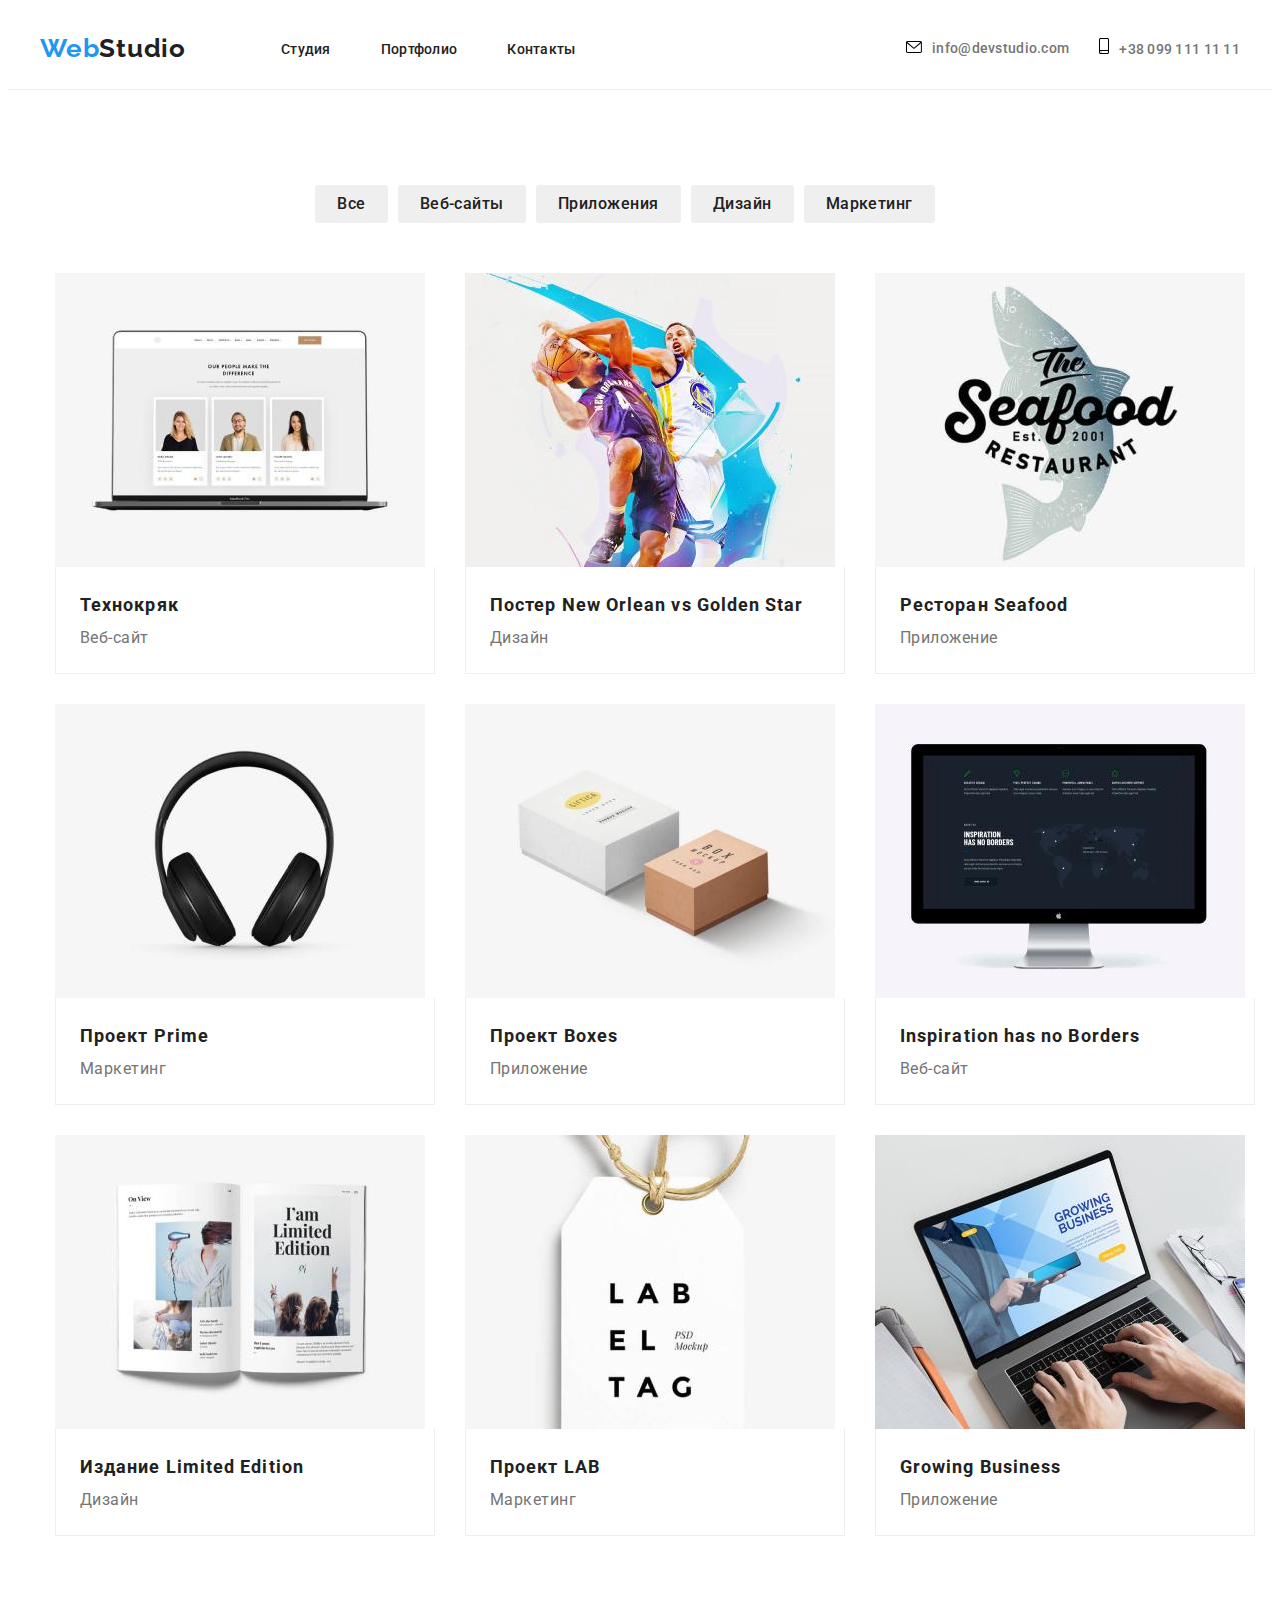
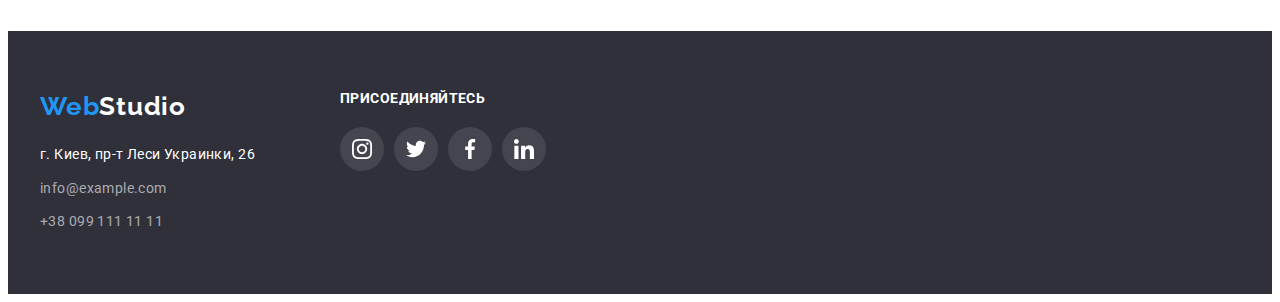
==== portfolio.html @ cc3c2257 "start" ====
<!DOCTYPE html>
<html lang="ru">
  <head>
    <meta charset="UTF-8" />
    <meta http-equiv="X-UA-Compatible" content="IE=edge" />
    <meta name="viewport" content="width=device-width, initial-scale=1.0" />
    <title lang="en">WebStudio</title>
    <link rel="preconnect" href="https://fonts.googleapis.com" />
    <link rel="preconnect" href="https://fonts.gstatic.com" crossorigin />
    <link href="https://fonts.googleapis.com/css2?family=Raleway:wght@700&display=swap" rel="stylesheet" />
    <link rel="preconnect" href="https://fonts.googleapis.com" />
    <link rel="preconnect" href="https://fonts.gstatic.com" crossorigin />
    <link href="https://fonts.googleapis.com/css2?family=Roboto:wght@400;500;700;900&display=swap" rel="stylesheet" />
    <link rel="stylesheet" href="https://cdnjs.cloudflare.com/ajax/libs/modern-normalize/1.1.0/modern-normalize.min.css"
      integrity="sha512-wpPYUAdjBVSE4KJnH1VR1HeZfpl1ub8YT/NKx4PuQ5NmX2tKuGu6U/JRp5y+Y8XG2tV+wKQpNHVUX03MfMFn9Q=="
      crossorigin="anonymous" referrerpolicy="no-referrer" />
    <link rel="stylesheet" href="./css/style.css" />
  </head>
  <body>
    <header class="header">
      <div class="container header-container">
        <nav class="header-nav">
          <a href="https://uk.wikipedia.org/wiki/%D0%92%D0%B5%D0%B1" target="_blank" rel="noopener noreferrer"
            class="logo link">Web<span class="logo-black">Studio</span></a>
          <ul class="list menu-list">
            <li class="menu-item">
              <a class="menu link" href="./index.html">Студия</a>
            </li>
            <li class="menu-item">
              <a class="menu link" href="./portfolio.html" rel="noopener noreferrer">Портфолио</a>
            </li>
            <li class="menu-item">
              <a class="menu link" href="./contacts.html" rel="noopener noreferrer">Контакты</a>
            </li>
          </ul>
        </nav>
        <div class="header-conect">
          <div class="header-mailto">
            <a class="header-contact link" href="mailto:info@example.com"><svg class="header-icon" width="16px"
                height="12px">
                <use href="./img/icons.svg#icon-envelope"></use>
              </svg>info@devstudio.com</a>
          </div>
          <div class="header-tel">
            <a href="" class="header-link">
              <a class="header-contact link" href="tel:++380991111111"><svg class="header-icon" width="10px" height="16px">
                  <use href="./img/icons.svg#icon-smartphone"></use>
                </svg>+38 099 111 11 11</a>
          </div>
        </div>
      </div>
    </header>
    <main>
      <section class="portfolio">
        <div class="container">
        <div class="portfolio-btn">
        <ul class="list portfolio-list">
          <li class="filtered">
            <button type="button" class="filter link">Все</button>
          </li>
          <li class="filtered">
            <button type="button" class="filter link">Веб-сайты</button>
          </li>
          <li class="filtered">
            <button type="button" class="filter link">Приложения</button>
          </li>
          <li class="filtered">
            <button type="button" class="filter link">Дизайн</button>
          </li>
          <li class="filtered">
            <button type="button" class="filter link">Маркетинг</button>
          </li>
        </ul>
        </div>
        <div class="container portfolio-container">
        <ul class="portfolio-list list">
          <li class="project">
            <img src="./img/project(1)(1).jpg" alt="Ноутбук с включенным веб-сайтом" width="370" height="294" />
            <div class="img-description">
            <h3 class="proj-name">Технокряк</h3>
            <p class="proj-text">Веб-сайт</p>
            </div>
          </li>
          <li class="project">
            <img src="./img/project(2)(1).jpg" alt="Постер New Orlean vs Golden Star" width="370" height="294" />
            <div class="img-description">
            <h3 class="proj-name" lang="eu">
              Постер New Orlean vs Golden Star
            </h3>
            <p class="proj-text">Дизайн</p>
            </div>
          </li>
          <li class="project">
            <img src="./img/project(3)(1).jpg" alt="Логотип ресторана Seafood" width="370" height="294" />
            <div class="img-description">
            <h3 class="proj-name" lang="eu">Ресторан Seafood</h3>
            <p class="proj-text">Приложение</p>
            </div>
          </li>
          <li class="project">
            <img src="./img/project(4)(1).jpg" alt="Безпроводные наушники" width="370" height="294" />
            <div class="img-description">
            <h3 class="proj-name" lang="eu">Проект Prime</h3>
            <p class="proj-text">Маркетинг</p>
            </div>
          </li>
          <li class="project">
            <img src="./img/project(5)(1).jpg" alt="Две коробки с надписями" width="370" height="294" />
            <div class="img-description">
            <h3 class="proj-name" lang="eu">Проект Boxes</h3>
            <p class="proj-text">Приложение</p>
            </div>
          </li>
          <li class="project">
            <img src="./img/project(6)(1).jpg" alt="Макбук на котором включенный проект" width="370" height="294" />
            <div class="img-description">
            <h3 class="proj-name" lang="eu">Inspiration has no Borders</h3>
            <p class="proj-text">Веб-сайт</p>
            </div>
          </li>
          <li class="project">
            <img src="./img/project(7)(1).jpg" alt="Открытая книга" width="370" height="294" />
            <div class="img-description">
            <h3 class="proj-name" lang="eu">Издание Limited Edition</h3>
            <p class="proj-text">Дизайн</p>
            </div>
          </li>
          <li class="project">
            <img src="./img/project(8)(1).jpg" alt="Брелок с надписью" width="370" height="294" />
            <div class="img-description">
            <h3 class="proj-name" lang="eu">Проект LAB</h3>
            <p class="proj-text">Маркетинг</p>
            </div>
          </li>
          <li class="project">
            <img src="./img/project(9)(1).jpg" alt="Человек работает за ноутбуком" width="370" height="294" />
            <div class="img-description">
            <h3 class="proj-name" lang="eu">Growing Business</h3>
            <p class="proj-text">Приложение</p>
            </div>
          </li>
        </ul>
        </div>
        </div>
      </section>
    </main>
    <footer class="footer">
      <div class="container footer-container">
        <address class="footer-contact">
          <a href="https://uk.wikipedia.org/wiki/%D0%92%D0%B5%D0%B1" target="_blank" rel="noopener noreferrer"
            class="footer-logo link">Web<span class="logo-white">Studio</span></a>
          <div class="map">
            <a href="https://goo.gl/maps/b4mxkCM2vyuj6qED6" target="_blank" class="address link">г. Киев, пр-т Леси
              Украинки, 26</a>
          </div>
          <div class="mail">
            <a href="mailto:info@example.com" class="footer-contact link">info@example.com</a>
          </div>
          <div class="tel">
            <a href="tel:++380991111111" class="footer-contact link">+38 099 111 11 11</a>
        </address>
        <div class="footer-social">
          <p class="footer-socials">присоединяйтесь</p>
          <ul class="master-social list footer-social-list">
            <li class="footer-social-item">
              <a href="" class="footer-social-link">
                <svg class="footer-social-icon" width="20px" height="20px">
                  <use href="./img/icons.svg#icon-instagram2"></use>
                </svg>
              </a>
            </li>
            <li class="footer-social-item">
              <a href="" class="footer-social-link">
                <svg class="footer-social-icon" width="20px" height="20px">
                  <use href="./img/icons.svg#icon-twitter1"></use>
                </svg>
              </a>
            </li>
            <li class="footer-social-item">
              <a href="" class="footer-social-link">
                <svg class="footer-social-icon" width="20px" height="20px">
                  <use href="./img/icons.svg#icon-facebook1"></use>
                </svg>
              </a>
            </li>
            <li class="footer-social-item">
              <a href="" class="footer-social-link">
                <svg class="footer-social-icon" width="20px" height="20px">
                  <use href="./img/icons.svg#icon-linkedin1"></use>
                </svg>
              </a>
            </li>
          </ul>
        </div>
      </div>
    </footer>
  </body>
</html>
---- css/style.css ----
:root {
  --header-nav-color: #212121;
  --header-a-color: #757575;
  --logo-color: #2196f3;
  --main-h-color: #212121;
  --main-p-color: #757575;
  --footer-addres-color: #ffffff;
  --footer-a-color: rgba(255, 255, 255, 0.6);
}
body {
  font-family: "Roboto", sans-serif;
  background-color: #ffffff;
}
.list {
  list-style: none;
}
.link {
  text-decoration: none;
}
.link:hover,
.link:focus {
  color: var(--logo-color);
}
.container {
  width: 1200px;
  padding-left: 15px;
  padding-right: 15px;
  margin: 0 auto;
}

p,
h1,
h2,
h3,
h4,
h5,
h6 {
  margin: 0;
}

ul {
  margin: 0;
  padding: 0;
}

button {
  cursor: pointer;
}
img {
  display: block;
  max-width: 100%;
}
/*-----header-----*/
.menu {
  font-weight: 500;
  font-size: 14px;
  line-height: 1.14;
  letter-spacing: 0.02em;
  color: var(--header-nav-color);
}
.menu-list {
  display: flex;
}
.menu-item:not(last-child) {
  margin-right: 50px;
}
.header-contact {
  font-weight: 500;
  font-size: 14px;
  line-height: 1.14;
  letter-spacing: 0.02em;
  color: var(--header-a-color);
}
.header-nav {
  display: flex;
  align-items: center;
}
.header-container {
  display: flex;
  align-items: center;
}
.header-conect {
  margin-left: auto;
  display: flex;
}
.logo {
  margin-right: 95px;
}
.header {
  padding-top: 25px;
  padding-bottom: 25px;
  border-bottom: 1px solid #ececec;
}
.header-tel {
  margin-left: 30px;
  display: flex;
}
.header-icon {
  margin-right: 10px;
}
.header-contact {
  text-decoration: none;
}
.header-contact:hover,
.header-contact:focus {
  color: var(--logo-color);
  fill: var(--logo-color);
}
/*----------header---------*/
/*-----hero-----*/
.hero {
  padding-top: 200px;
  padding-bottom: 210px;
  background-image: linear-gradient(
      rgba(47, 48, 58, 0.4),
      rgba(47, 48, 58, 0.4)
    ),
    url(../img/hero-bg\(1\).jpg);
  background-repeat: no-repeat;
  background-size: cover;
  background-position: center;
}
.hero-text {
  font-weight: 900;
  font-size: 44px;
  line-height: 1.36;
  text-align: center;
  letter-spacing: 0.06em;
  text-transform: uppercase;
  color: var(--footer-addres-color);
}
.hero-text {
  max-width: 700px;
  margin: 0 auto;
  margin-bottom: 40px;
}
.hero-btn {
  font-family: Roboto, sans-serif;
  font-weight: 700;
  font-size: 16px;
  line-height: 1.87;
  display: flex;
  align-items: center;
  text-align: center;
  letter-spacing: 0.06em;
  color: var(--footer-addres-color);
  background-color: var(--logo-color);
}
.hero-btn {
  padding-left: 32px;
  padding-top: 10px;
  padding-bottom: 10px;
  padding-right: 32px;
  margin: 0 auto;
  border: none;
  border-radius: 3px;
  box-shadow: 0px 4px 4px rgba(0, 0, 0, 0.15);
  border-radius: 4px;
}
.hero-btn :active {
  box-shadow: none;
}
/*----------hero----------*/
/*----------body----------*/
.logo {
  font-family: Raleway;
  font-weight: 700;
  font-size: 26px;
  line-height: 1.19;
  letter-spacing: 0.03em;
  color: #2196f3;
}
.logo-black {
  color: var(--header-nav-color);
}
.logo-white {
  color: var(--footer-addres-color);
}
/*-----feature----*/
.feature-title {
  font-weight: 700;
  font-size: 14px;
  line-height: 1.14;
  letter-spacing: 0.03em;
  text-transform: uppercase;
  color: var(--main-h-color);
}
.feature-text {
  font-size: 14px;
  line-height: 1.71;
  letter-spacing: 0.03em;
  color: var(--main-p-color);
}
.feature-list {
  display: flex;
}
.feature-container {
  padding-top: 95px;
  padding-bottom: 95px;
}
.feature-title {
  margin-bottom: 10px;
}
.feature-containers {
  max-width: 270px;
}
.feature-containers:not(last-child) {
  margin-right: 30px;
}
.feature-img {
  padding: 25px 100px;
  background: #f5f4fa;
  margin-bottom: 30px;
}

/*-----feature----*/
/*-----work-----*/
.work-title {
  font-weight: 700;
  font-size: 36px;
  line-height: 1.17;
  text-align: center;
  letter-spacing: 0.03em;
  color: var(--main-h-color);
}
.work-title {
  margin-bottom: 50px;
}
.work-container {
  display: flex;
}
.img-work:not(last-shild) {
  margin-right: 30px;
}
.work {
  padding-bottom: 95px;
}
/*-----work-----*/
/*-----main-----*/
.main-title {
  font-weight: 700;
  font-size: 36px;
  line-height: 1.17;
  text-align: center;
  letter-spacing: 0.03em;
  color: var(--main-h-color);
}
.name {
  margin-bottom: 10px;

  font-weight: 500;
  font-size: 16px;
  line-height: 1.19;
  letter-spacing: 0.03em;
  text-align: center;
  color: var(--main-h-color);
}
.profession {
  font-size: 16px;
  line-height: 1.19;
  letter-spacing: 0.03em;
  text-align: center;
  color: var(--main-p-color);
  margin-bottom: 30px;
}
.main-container {
  display: flex;
  margin-left: -30px;
  margin-top: 50px;
}
.main-img {
  flex-basis: calc((100% - 4 * 30px) / 4);
  margin-left: 30px;
}
.main-img {
  background: #ffffff;
  box-shadow: 0px 1px 3px rgba(0, 0, 0, 0.12), 0px 1px 1px rgba(0, 0, 0, 0.14),
    0px 2px 1px rgba(0, 0, 0, 0.2);
  border-radius: 0px 0px 4px 4px;
}
.team {
  padding-top: 95px;
  padding-bottom: 95px;

  background: #f5f4fa;
}
.main-info {
  padding-bottom: 30px;
  padding-top: 30px;
}
.social-item {
  width: 44px;
  height: 44px;
  margin-right: 10px;
}
.social-item:last-child {
  margin-right: 0;
}
.social-link {
  width: 100%;
  height: 100%;
  border-radius: 50%;
  display: flex;
  align-items: center;
  justify-content: center;
  color: #757575;
}
.social-link:hover,
.social-link:focus {
  background-color: #2196f3;
}
.social-link:hover,
.social-link:focus .social-icon {
  fill: #ffffff;
}
.social-list {
  display: flex;
  justify-content: center;
}
.social-link {
  fill: #afb1b8;
}
/*-----main-----*/
/*------clients------*/
.clients {
  padding-top: 95px;
  padding-bottom: 95px;
}
.clients-title {
  font-weight: 700;
  font-size: 36px;
  line-height: 1.16;
  text-align: center;
  letter-spacing: 0.03em;
  color: #212121;
  margin-bottom: 50px;
}
.clients-container {
  display: flex;
  justify-content: center;
}
.clients-link {
  width: 100%;
  height: 100%;
  display: flex;
  align-items: center;
  justify-content: center;
  background-color: rgba(255, 255, 255, 0.1);
}
.clients-list {
  display: flex;
}
.clients-item {
  width: 170px;
  height: 90px;
  margin-right: 30px;
  border: 1px solid #afb1b8;
  box-sizing: border-box;
  border-radius: 4px;
}
.clients-item:hover,
.clients-item:focus {
  border-color: var(--logo-color);
}
.clients-link:hover,
.clients-link:focus {
  fill: var(--logo-color);
}
.clients-link {
  fill: #afb1b8;
}
/*--------clients------/
/*-----footer-----*/
.footer-contact {
  font-size: 14px;
  font-style: normal;
  line-height: 1.71;
  letter-spacing: 0.03em;
  color: rgba(255, 255, 255, 0.6);
  min-width: 230px;
  margin-right: 70px;
}
.footer {
  background-color: #2f303a;
  padding-top: 60px;
  padding-bottom: 60px;
}
.address {
  font-size: 14px;
  line-height: 1.71;
  letter-spacing: 0.03em;
  color: var(--footer-addres-color);
}
.footer-logo {
  font-family: Raleway;
  font-weight: 700;
  font-size: 26px;
  line-height: 1.19;
  letter-spacing: 0.03em;
  color: #2196f3;
}
.map {
  margin-top: 20px;
}
.mail {
  margin-bottom: 10px;
  margin-top: 10px;
}
.footer-container {
  display: flex;
}
.footer-social-link {
  width: 100%;
  height: 100%;
  border-radius: 50%;
  display: flex;
  align-items: center;
  justify-content: center;
  background-color: rgba(255, 255, 255, 0.1);
}
.footer-social-link:hover,
.footer-social-link:focus {
  background-color: #2196f3;
}
.footer-social-link:hover,
.footer-social-link:focus .footer-social-icon {
  fill: #ffffff;
}
.footer-social-list {
  display: flex;
}
.footer-social-item {
  width: 44px;
  height: 44px;
  margin-right: 10px;
}
.footer-social-item:last-child {
  margin-right: 0;
}
.footer-socials {
  margin-bottom: 20px;
  font-weight: 700;
  font-size: 14px;
  line-height: 1.14;
  letter-spacing: 0.03em;
  text-transform: uppercase;
  color: #ffffff;
}
.footer-social-icon {
  fill: #ffffff;
}
/*-----footer-----*/
/*-----porfolio----*/
.proj-name {
  font-weight: 700;
  font-size: 18px;
  line-height: 2;
  letter-spacing: 0.06em;
  color: var(--main-h-color);
}
.proj-text {
  font-size: 16px;
  line-height: 1.87;
  letter-spacing: 0.03em;
  color: var(--main-p-color);
}
.filter {
  font-family: Roboto;
  border: none;
  font-weight: 500;
  font-size: 16px;
  line-height: 1.62;
  letter-spacing: 0.03em;
  color: var(--main-h-color);
  border-radius: 3px;
}
.filters {
  width: 611px;
  height: 54px;
  left: 495px;
  top: 174px;
}
.filter:hover,
.filter:focus {
  background-color: var(--logo-color);
  color: var(--footer-addres-color);
  cursor: pointer;
  box-shadow: 0px 3px 1px rgba(0, 0, 0, 0.1), 0px 1px 2px rgba(0, 0, 0, 0.08),
    0px 2px 2px rgba(0, 0, 0, 0.12);
  border-radius: 4px;
}
.filter {
  padding: 6px 22px;
}
.filtered:not(:last-child) {
  margin-right: 10px;
}
.portfolio-btn {
  border-radius: 4px;
  border-color: #f5f4fa;
  margin-bottom: 50px;
  display: flex;
  text-align: center;
  justify-content: center;
  height: 38px;
}
.portfolio-list {
  display: flex;
  flex-wrap: wrap;
  margin-left: -30px;
  margin-bottom: -30px;
}
.project {
  margin-bottom: 30px;
  flex-basis: calc((100% - 90px) / 3);
  margin-left: 30px;
}
.project:hover {
  background: #ffffff;
  border: 1px solid #eeeeee;
  box-sizing: border-box;
  box-shadow: 0px 1px 1px rgba(0, 0, 0, 0.12), 0px 4px 4px rgba(0, 0, 0, 0.06),
    1px 4px 6px rgba(0, 0, 0, 0.16);
}
.img-description {
  border-bottom: 1px solid #eeeeee;
  border-right: 1px solid #eeeeee;
  border-left: 1px solid #eeeeee;
  padding: 20px 24px;
}
.portfolio {
  padding: 95px 0;
}
.portfolio-container {
  margin-top: 30px;
}
/*-----porfolio----*/
/*----------body----------*/
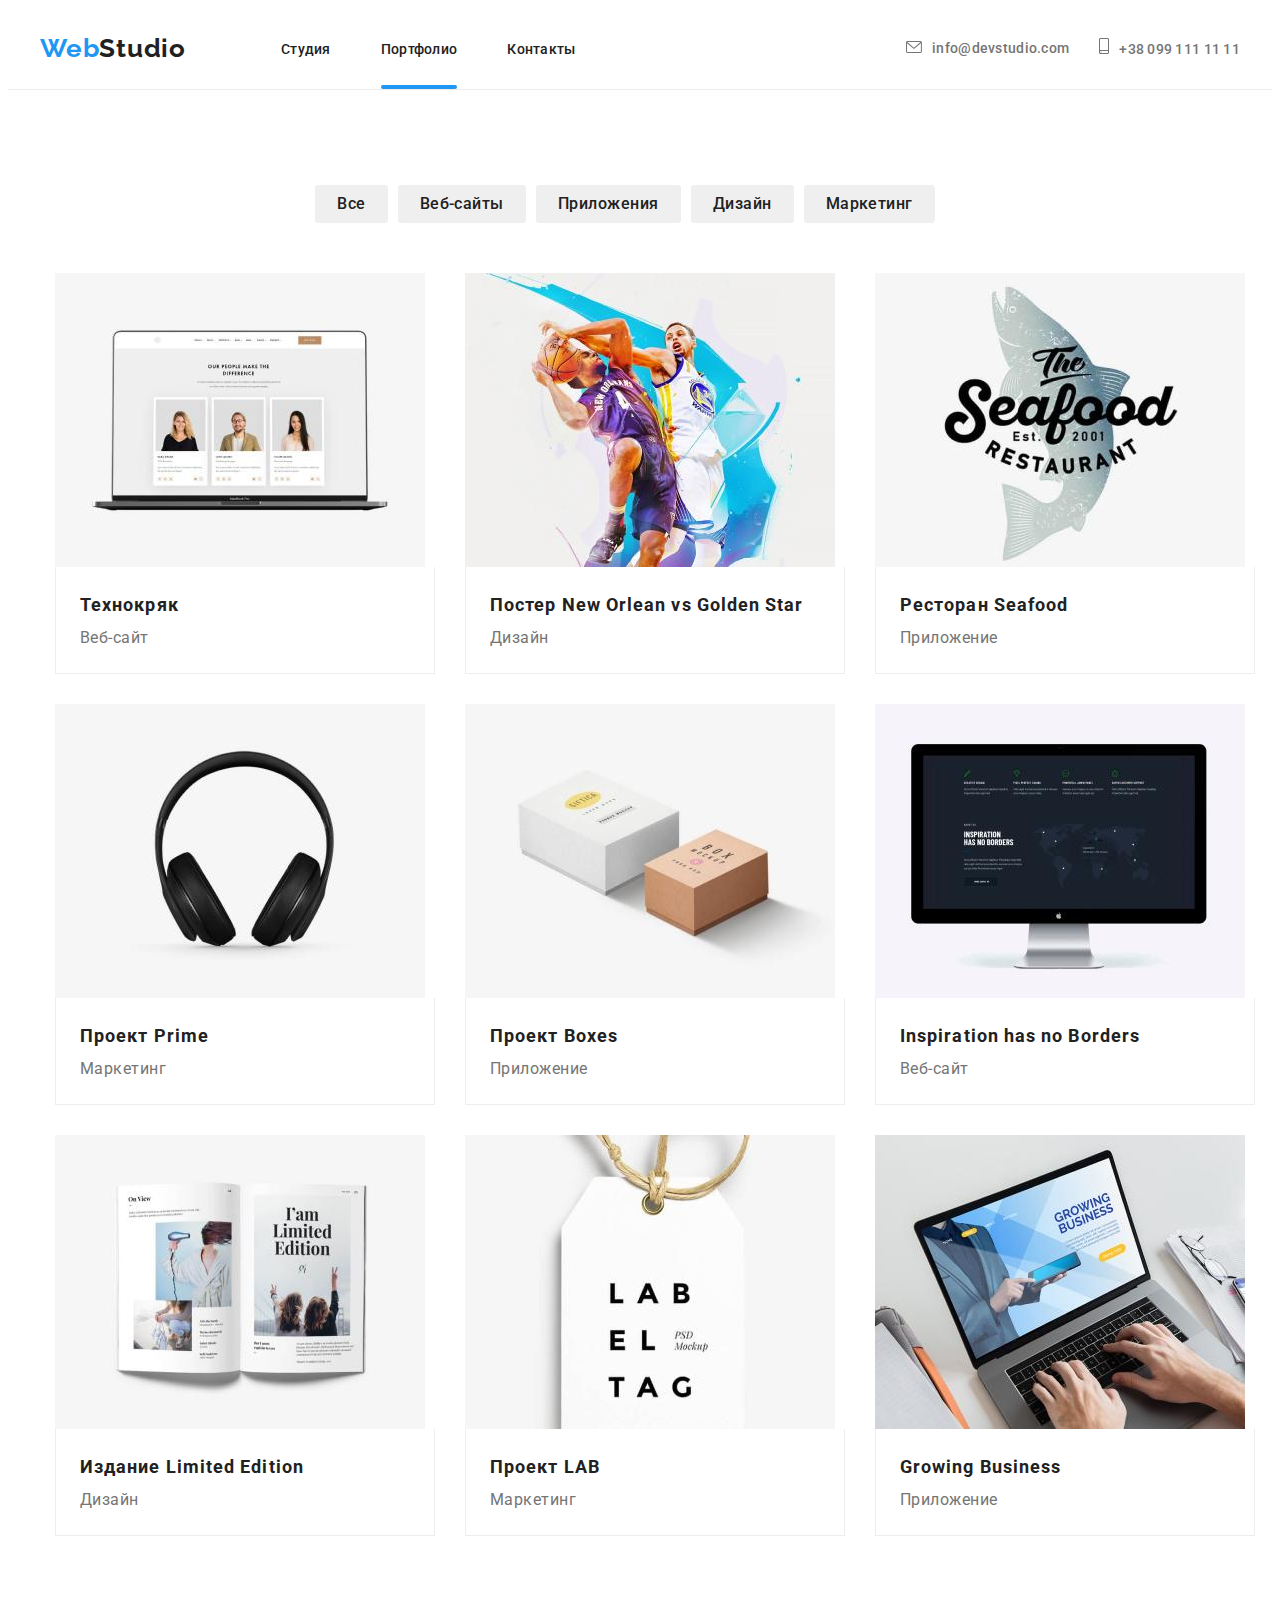
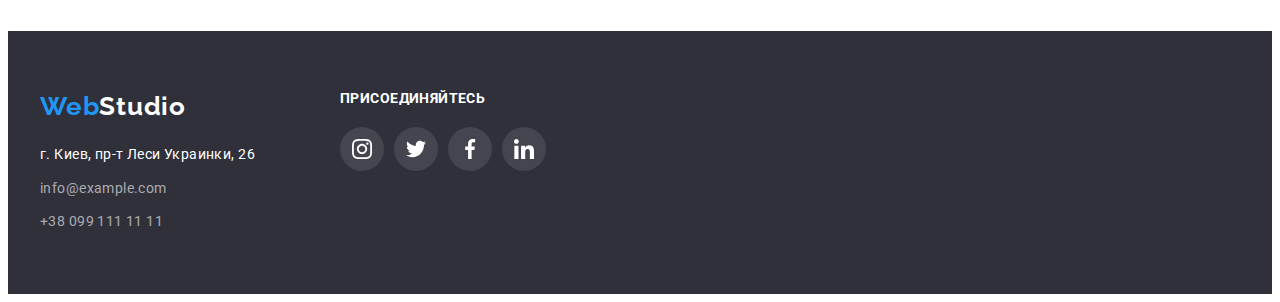
==== commit a02889f2: "comp" ====
--- a/portfolio.html
+++ b/portfolio.html
@@ -27,7 +27,7 @@
               <a class="menu link" href="./index.html">Студия</a>
             </li>
             <li class="menu-item">
-              <a class="menu link" href="./portfolio.html" rel="noopener noreferrer">Портфолио</a>
+              <a class="menu link current" href="./portfolio.html" rel="noopener noreferrer">Портфолио</a>
             </li>
             <li class="menu-item">
               <a class="menu link" href="./contacts.html" rel="noopener noreferrer">Контакты</a>
@@ -75,7 +75,11 @@
         <div class="container portfolio-container">
         <ul class="portfolio-list list">
           <li class="project">
+            <div class="project-img-wrap">
             <img src="./img/project(1)(1).jpg" alt="Ноутбук с включенным веб-сайтом" width="370" height="294" />
+            <p class="project-img-text">Технокряк это современная площадка распространения коронавируса. Компании используют эту платформу для цифрового
+            шпионажа и атак на защищённые сервера конкурентов.</p>
+            </div>
             <div class="img-description">
             <h3 class="proj-name">Технокряк</h3>
             <p class="proj-text">Веб-сайт</p>
--- a/css/style.css
+++ b/css/style.css
@@ -57,6 +57,17 @@
   line-height: 1.14;
   letter-spacing: 0.02em;
   color: var(--header-nav-color);
+  position: relative;
+}
+.menu.current::after {
+  content: "";
+  width: 100%;
+  position: absolute;
+  height: 4px;
+  border-radius: 2px;
+  bottom: -32px;
+  display: block;
+  background-color: #2196f3;
 }
 .menu-list {
   display: flex;
@@ -70,6 +81,7 @@
   line-height: 1.14;
   letter-spacing: 0.02em;
   color: var(--header-a-color);
+  fill: #757575;
 }
 .header-nav {
   display: flex;
@@ -235,6 +247,28 @@
 .work {
   padding-bottom: 95px;
 }
+.work-img-text {
+  font-weight: 700;
+  font-size: 14px;
+  line-height: 1.14;
+  text-align: center;
+  letter-spacing: 0.03em;
+  text-transform: uppercase;
+  color: #ffffff;
+}
+.work-img-text {
+  position: absolute;
+  bottom: 0;
+  left: 0;
+  background: rgba(47, 48, 58, 0.8);
+  padding-top: 27px;
+  padding-bottom: 27px;
+  width: 100%;
+  justify-content: center;
+}
+.img-work {
+  position: relative;
+}
 /*-----work-----*/
 /*-----main-----*/
 .main-title {
@@ -516,9 +550,6 @@
   margin-left: 30px;
 }
 .project:hover {
-  background: #ffffff;
-  border: 1px solid #eeeeee;
-  box-sizing: border-box;
   box-shadow: 0px 1px 1px rgba(0, 0, 0, 0.12), 0px 4px 4px rgba(0, 0, 0, 0.06),
     1px 4px 6px rgba(0, 0, 0, 0.16);
 }
@@ -534,5 +565,64 @@
 .portfolio-container {
   margin-top: 30px;
 }
+.project-img-text {
+  position: absolute;
+  top: 0;
+  left: 0;
+  color: #ffffff;
+  line-height: 1.5;
+  background: rgba(33, 150, 243, 0.9);
+  padding: 60px 40px;
+  height: 100%;
+  transform: translateY(100%);
+  transition: transform 500ms linear;
+  font-size: 18px;
+  letter-spacing: 0.03em;
+}
+.project-img-wrap {
+  position: relative;
+  overflow: hidden;
+}
+.project:hover .project-img-text {
+  transform: translateY(0);
+}
 /*-----porfolio----*/
 /*----------body----------*/
+/*---------modal---------*/
+.backdrop {
+  width: 100vw;
+  height: 100vh;
+  background: rgba(0, 0, 0, 0.2);
+  position: fixed;
+  top: 0;
+  transition: opacity 500ms linear, visibility 500ms linear;
+}
+.modal {
+  position: absolute;
+  width: 530px;
+  height: 580px;
+  background-color: #ffffff;
+  border-radius: 4px;
+  top: 50%;
+  left: 50%;
+  transform: translate(-50%, -50%);
+}
+.modal-btn {
+  border: 1px solid rgba(0, 0, 0, 0.1);
+  background-color: transparent;
+  width: 30px;
+  height: 30px;
+  border-radius: 50%;
+  position: absolute;
+  top: 10px;
+  right: 10px;
+  display: flex;
+  align-items: center;
+  justify-content: center;
+}
+.backdrop.is-hidden {
+  visibility: hidden;
+  opacity: 0;
+  pointer-events: none;
+}
+/*---------modal---------*/
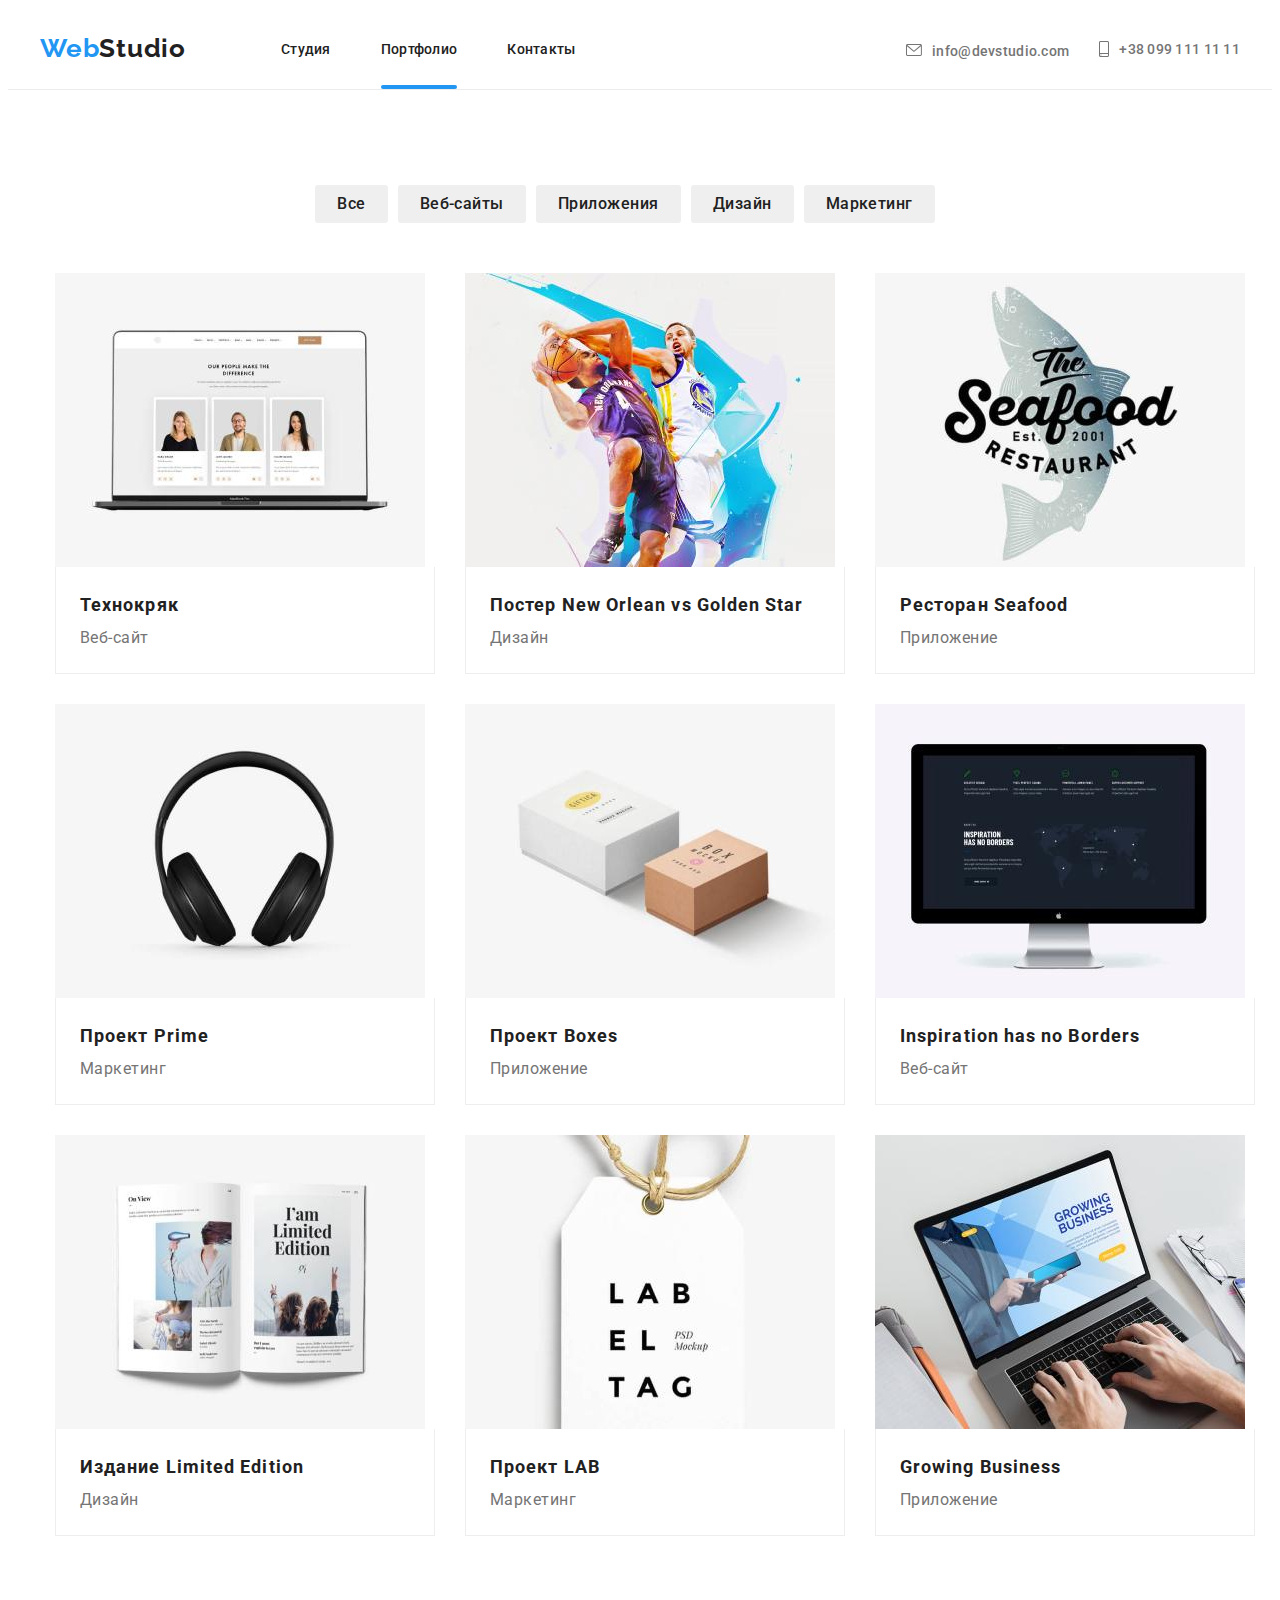
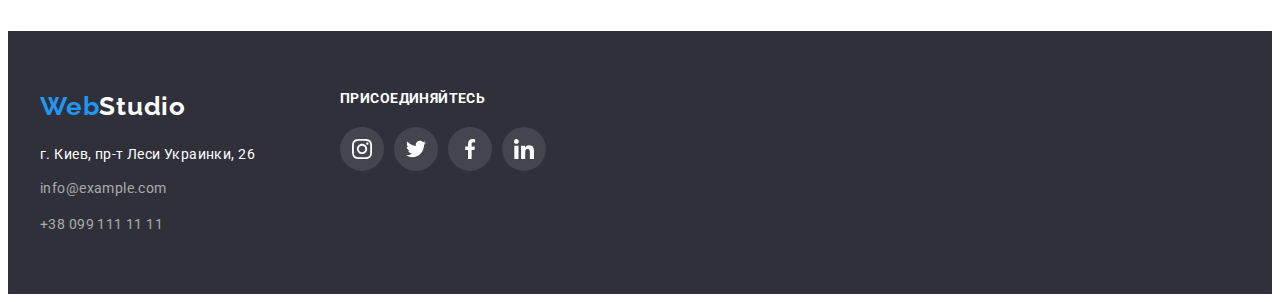
==== commit 52bb02c8: "1233" ====
--- a/portfolio.html
+++ b/portfolio.html
@@ -43,7 +43,8 @@
           </div>
           <div class="header-tel">
             <a href="" class="header-link">
-              <a class="header-contact link" href="tel:++380991111111"><svg class="header-icon" width="10px" height="16px">
+              <a class="header-contact link" href="tel:++380991111111">
+                <svg class="header-icon tel" width="10px" height="16px">
                   <use href="./img/icons.svg#icon-smartphone"></use>
                 </svg>+38 099 111 11 11</a>
           </div>
@@ -162,6 +163,7 @@
           </div>
           <div class="tel">
             <a href="tel:++380991111111" class="footer-contact link">+38 099 111 11 11</a>
+            </div>
         </address>
         <div class="footer-social">
           <p class="footer-socials">присоединяйтесь</p>
--- a/css/style.css
+++ b/css/style.css
@@ -27,7 +27,6 @@
   padding-right: 15px;
   margin: 0 auto;
 }
-
 p,
 h1,
 h2,
@@ -105,7 +104,6 @@
 }
 .header-tel {
   margin-left: 30px;
-  display: flex;
 }
 .header-icon {
   margin-right: 10px;
@@ -117,6 +115,15 @@
 .header-contact:focus {
   color: var(--logo-color);
   fill: var(--logo-color);
+  transition: cubic-bezier(0.4, 0, 0.2, 1) 250ms;
+}
+.tel {
+  position: relative;
+  top: 0.15em;
+}
+.header-mailto {
+  position: relative;
+  top: 0.15em;
 }
 /*----------header---------*/
 /*-----hero-----*/
@@ -131,6 +138,8 @@
   background-repeat: no-repeat;
   background-size: cover;
   background-position: center;
+  width: 1600px;
+  margin: 0 auto;
 }
 .hero-text {
   font-weight: 900;
@@ -255,8 +264,6 @@
   letter-spacing: 0.03em;
   text-transform: uppercase;
   color: #ffffff;
-}
-.work-img-text {
   position: absolute;
   bottom: 0;
   left: 0;
@@ -338,6 +345,7 @@
   align-items: center;
   justify-content: center;
   color: #757575;
+  transition: cubic-bezier(0.4, 0, 0.2, 1) 250ms;
 }
 .social-link:hover,
 .social-link:focus {
@@ -374,31 +382,25 @@
   justify-content: center;
 }
 .clients-link {
-  width: 100%;
-  height: 100%;
-  display: flex;
-  align-items: center;
-  justify-content: center;
-  background-color: rgba(255, 255, 255, 0.1);
-}
-.clients-list {
-  display: flex;
-}
-.clients-item {
   width: 170px;
   height: 90px;
+  display: flex;
+  align-items: center;
+  justify-content: center;
+  background-color: rgba(255, 255, 255, 0.1);
   margin-right: 30px;
   border: 1px solid #afb1b8;
-  box-sizing: border-box;
   border-radius: 4px;
 }
-.clients-item:hover,
-.clients-item:focus {
-  border-color: var(--logo-color);
-}
+.clients-list {
+  display: flex;
+}
+
 .clients-link:hover,
 .clients-link:focus {
   fill: var(--logo-color);
+  transition: cubic-bezier(0.4, 0, 0.2, 1) 250ms;
+  border-color: var(--logo-color);
 }
 .clients-link {
   fill: #afb1b8;
@@ -455,10 +457,12 @@
 .footer-social-link:hover,
 .footer-social-link:focus {
   background-color: #2196f3;
+  transition: cubic-bezier(0.4, 0, 0.2, 1) 250ms;
 }
 .footer-social-link:hover,
 .footer-social-link:focus .footer-social-icon {
   fill: #ffffff;
+  transition: cubic-bezier(0.4, 0, 0.2, 1) 250ms;
 }
 .footer-social-list {
   display: flex;
@@ -522,6 +526,7 @@
   box-shadow: 0px 3px 1px rgba(0, 0, 0, 0.1), 0px 1px 2px rgba(0, 0, 0, 0.08),
     0px 2px 2px rgba(0, 0, 0, 0.12);
   border-radius: 4px;
+  transition: cubic-bezier(0.4, 0, 0.2, 1) 250ms;
 }
 .filter {
   padding: 6px 22px;
@@ -548,6 +553,7 @@
   margin-bottom: 30px;
   flex-basis: calc((100% - 90px) / 3);
   margin-left: 30px;
+  transition: box-shadow 250ms cubic-bezier(0.4, 0, 0.2, 1);
 }
 .project:hover {
   box-shadow: 0px 1px 1px rgba(0, 0, 0, 0.12), 0px 4px 4px rgba(0, 0, 0, 0.06),
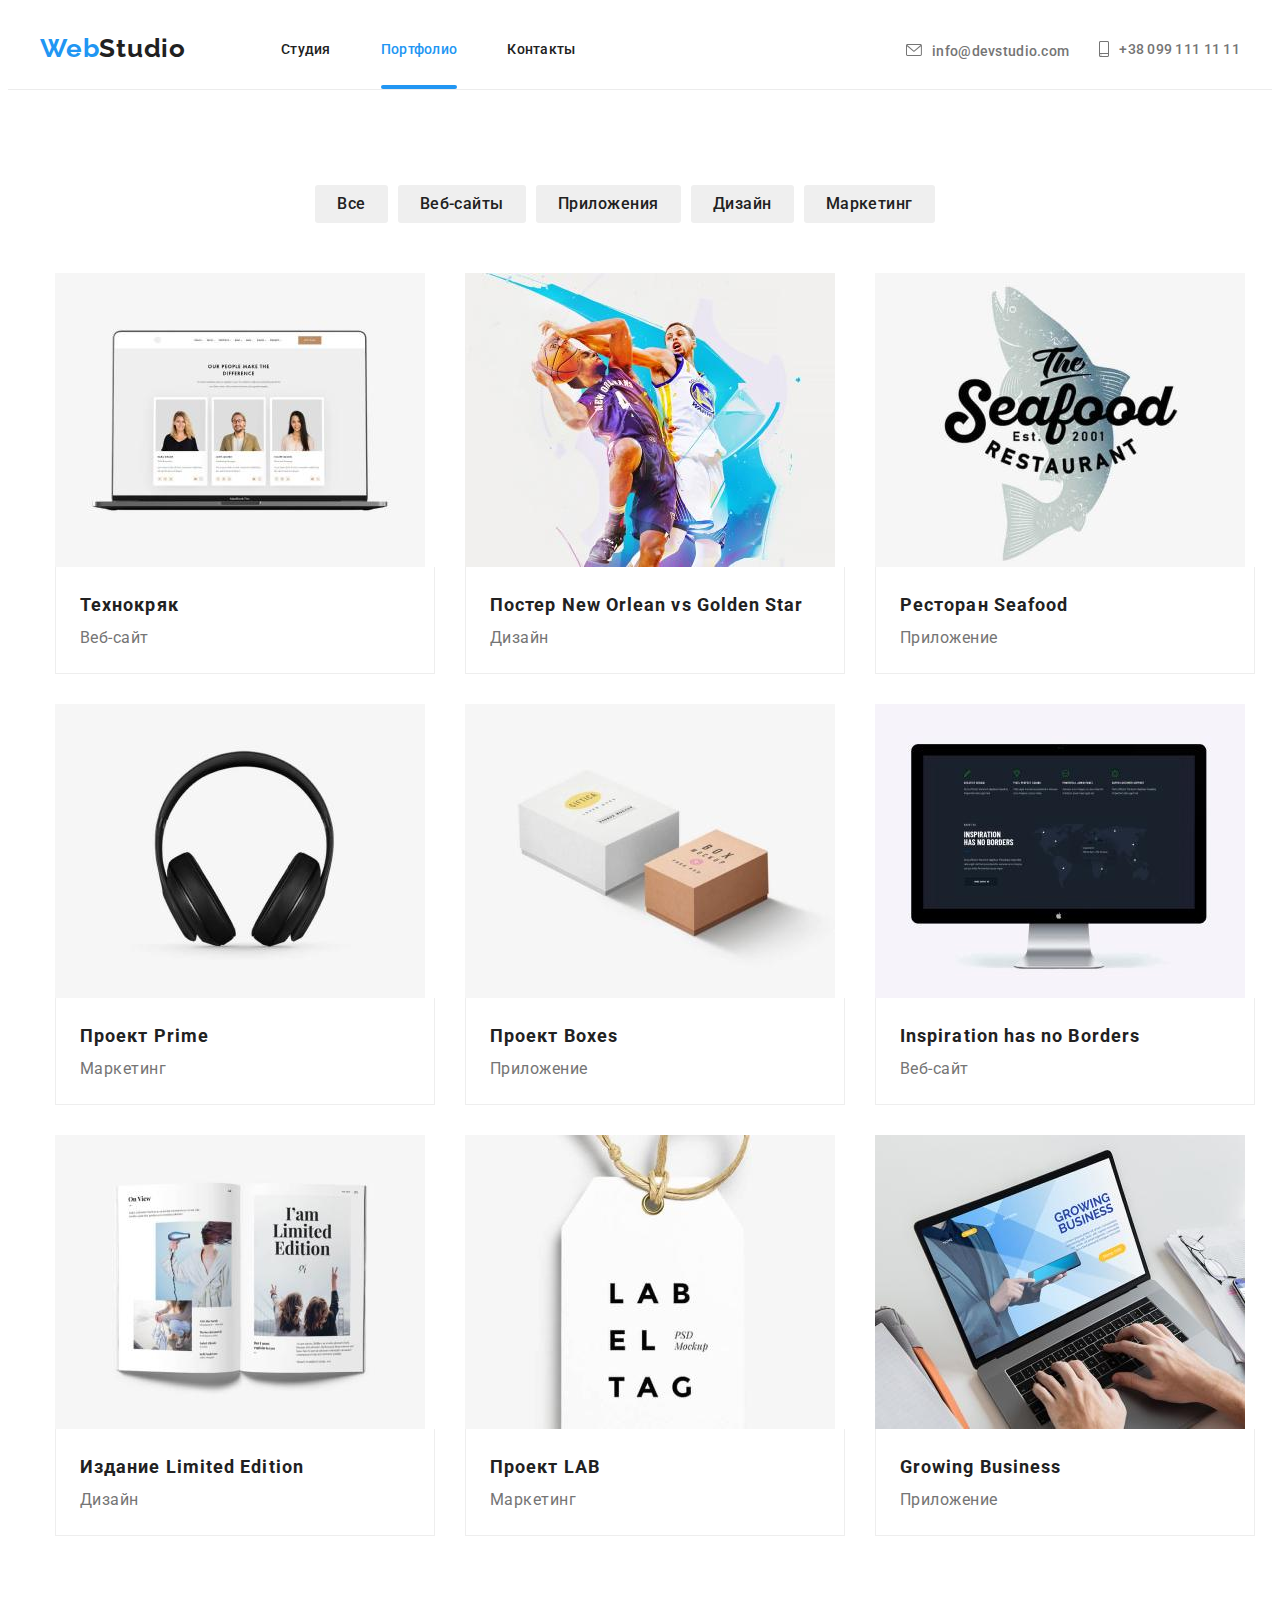
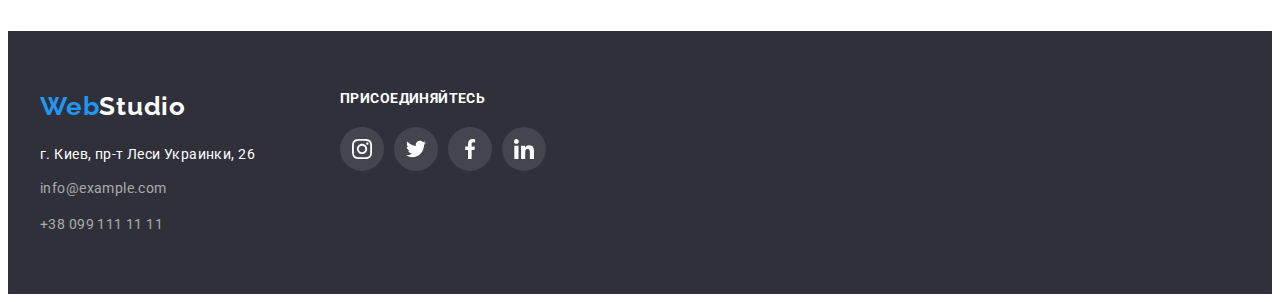
==== commit 76ace9db: "55666" ====
--- a/portfolio.html
+++ b/portfolio.html
@@ -42,7 +42,6 @@
               </svg>info@devstudio.com</a>
           </div>
           <div class="header-tel">
-            <a href="" class="header-link">
               <a class="header-contact link" href="tel:++380991111111">
                 <svg class="header-icon tel" width="10px" height="16px">
                   <use href="./img/icons.svg#icon-smartphone"></use>
@@ -78,8 +77,8 @@
           <li class="project">
             <div class="project-img-wrap">
             <img src="./img/project(1)(1).jpg" alt="Ноутбук с включенным веб-сайтом" width="370" height="294" />
-            <p class="project-img-text">Технокряк это современная площадка распространения коронавируса. Компании используют эту платформу для цифрового
-            шпионажа и атак на защищённые сервера конкурентов.</p>
+            <p class="project-img-text">Ресурс предлагает комплексные предложения с разным уровнем функционала и сервисов. Все это позволит посетителю получить
+            исчерпывающие сведения о компании или частном лице.</p>
             </div>
             <div class="img-description">
             <h3 class="proj-name">Технокряк</h3>
--- a/css/style.css
+++ b/css/style.css
@@ -50,6 +50,7 @@
   max-width: 100%;
 }
 /*-----header-----*/
+
 .menu {
   font-weight: 500;
   font-size: 14px;
@@ -68,6 +69,10 @@
   display: block;
   background-color: #2196f3;
 }
+.current {
+  color: var(--logo-color);
+}
+
 .menu-list {
   display: flex;
 }
@@ -138,7 +143,7 @@
   background-repeat: no-repeat;
   background-size: cover;
   background-position: center;
-  width: 1600px;
+  max-width: 1600px;
   margin: 0 auto;
 }
 .hero-text {
@@ -581,7 +586,7 @@
   padding: 60px 40px;
   height: 100%;
   transform: translateY(100%);
-  transition: transform 500ms linear;
+  transition: transform 250ms linear;
   font-size: 18px;
   letter-spacing: 0.03em;
 }
